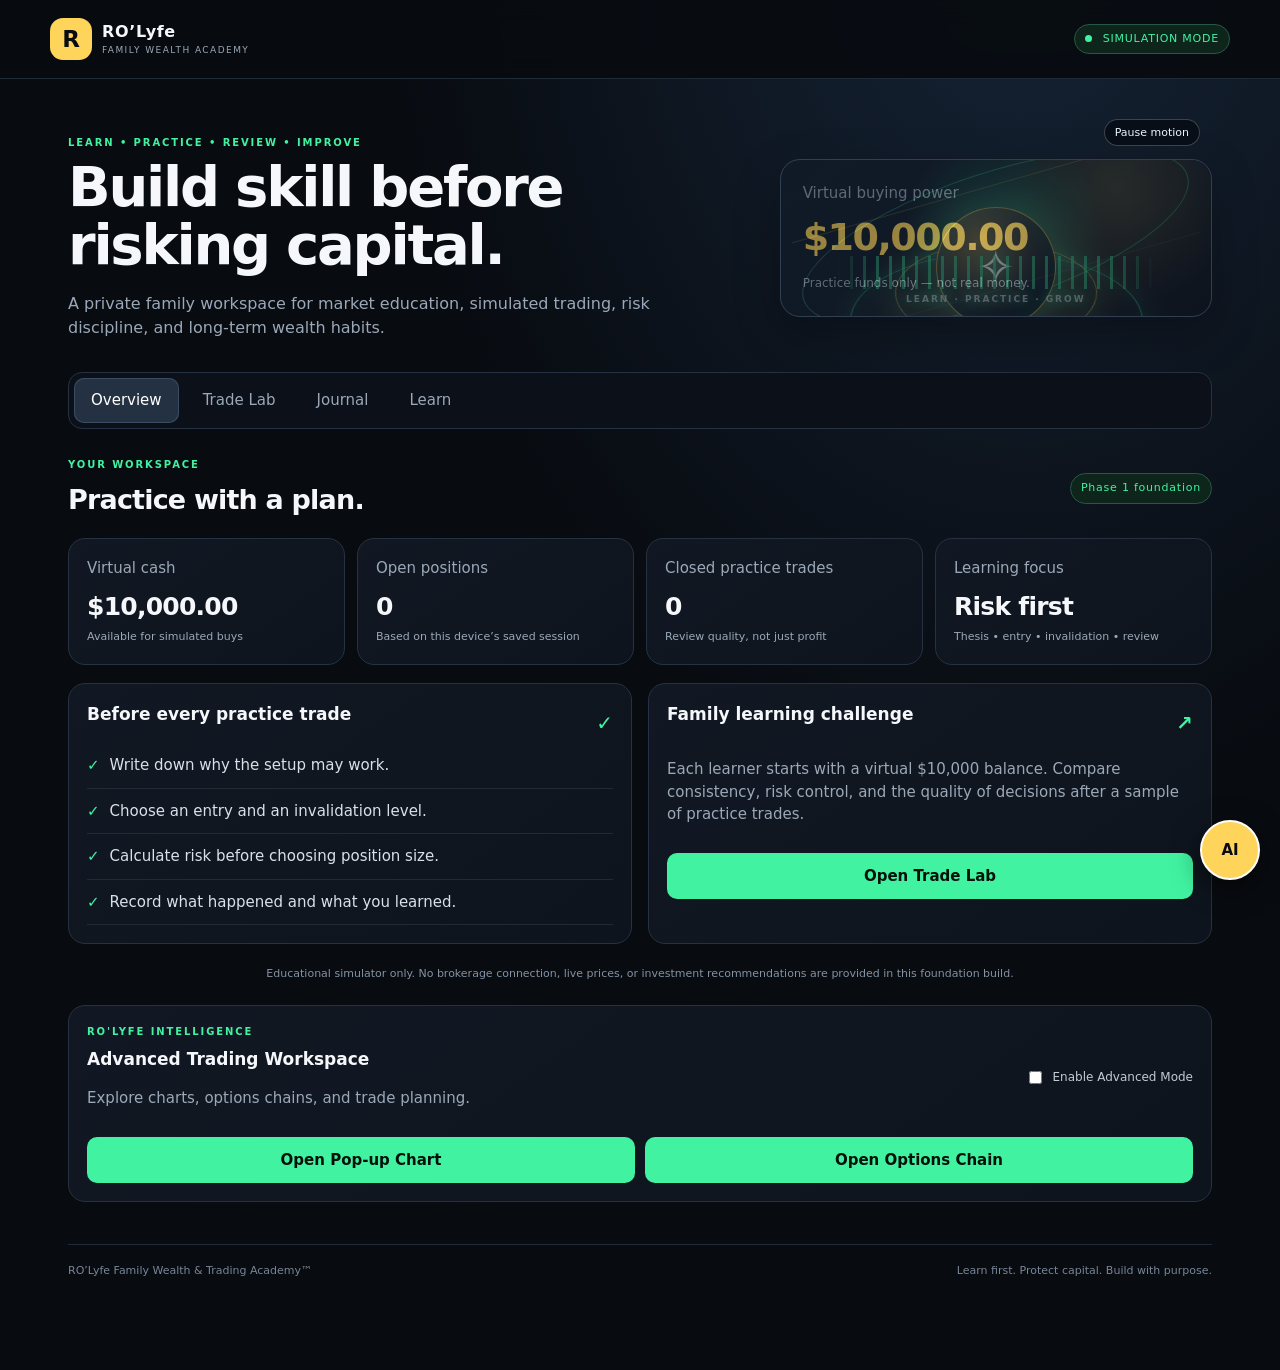
==== index.html @ 4e2093dd "Add wealth engine hero visual identity" ====
<!doctype html>
<html lang="en">
<head>
  <meta charset="utf-8">
  <meta name="viewport" content="width=device-width, initial-scale=1">
  <meta name="theme-color" content="#080b10">
  <title>RO’Lyfe Family Wealth & Trading Academy™</title>
  <link rel="stylesheet" href="css/styles.css">
  <link rel="stylesheet" href="rol-engine-identity.css?v=20261113-1">
</head>
<body>
  <header class="topbar">
    <a class="brand" href="#" aria-label="RO’Lyfe Academy home">
      <span class="brand-mark">R</span>
      <span><strong>RO’Lyfe</strong><small>FAMILY WEALTH ACADEMY</small></span>
    </a>
    <span class="mode-pill"><span class="dot"></span> SIMULATION MODE</span>
  </header>

  <main class="shell">
    <section class="hero rol-engine-hero" data-rol-engine="wealth">
      <div>
        <p class="eyebrow">LEARN • PRACTICE • REVIEW • IMPROVE</p>
        <h1>Build skill before risking capital.</h1>
        <p class="hero-copy">A private family workspace for market education, simulated trading, risk discipline, and long-term wealth habits.</p>
      </div>
      <div class="hero-card"><div class="rol-engine-visual" aria-hidden="true"><span class="rol-visual-halo"></span><span class="rol-visual-ring"></span><span class="rol-visual-ring ring-two"></span><span class="rol-visual-core" data-mark="✧"></span><span class="rol-visual-signal"></span><span class="rol-visual-caption">LEARN · PRACTICE · GROW</span></div>
        <span class="muted">Virtual buying power</span>
        <strong id="balanceDisplay">$10,000.00</strong>
        <span class="small-note">Practice funds only — not real money.</span>
      </div>
    <button class="rol-motion-toggle" type="button" data-rol-motion-toggle aria-pressed="false">Pause motion</button>
</section>

    <nav class="tabs" aria-label="Main sections">
      <button class="tab active" data-view="overview">Overview</button>
      <button class="tab" data-view="simulator">Trade Lab</button>
      <button class="tab" data-view="journal">Journal</button>
      <button class="tab" data-view="learn">Learn</button>
    </nav>

    <section class="view active" id="view-overview">
      <div class="section-heading">
        <div><p class="eyebrow">YOUR WORKSPACE</p><h2>Practice with a plan.</h2></div>
        <span class="tag">Phase 1 foundation</span>
      </div>
      <div class="metric-grid">
        <article class="metric-card"><span class="muted">Virtual cash</span><strong id="cashMetric">$10,000.00</strong><small>Available for simulated buys</small></article>
        <article class="metric-card"><span class="muted">Open positions</span><strong id="positionsMetric">0</strong><small>Based on this device’s saved session</small></article>
        <article class="metric-card"><span class="muted">Closed practice trades</span><strong id="tradesMetric">0</strong><small>Review quality, not just profit</small></article>
        <article class="metric-card"><span class="muted">Learning focus</span><strong>Risk first</strong><small>Thesis • entry • invalidation • review</small></article>
      </div>

      <div class="two-col">
        <article class="panel">
          <div class="panel-title"><h3>Before every practice trade</h3><span class="icon">✓</span></div>
          <ul class="checklist">
            <li>Write down why the setup may work.</li>
            <li>Choose an entry and an invalidation level.</li>
            <li>Calculate risk before choosing position size.</li>
            <li>Record what happened and what you learned.</li>
          </ul>
        </article>
        <article class="panel">
          <div class="panel-title"><h3>Family learning challenge</h3><span class="icon">↗</span></div>
          <p class="muted">Each learner starts with a virtual $10,000 balance. Compare consistency, risk control, and the quality of decisions after a sample of practice trades.</p>
          <button class="primary-btn" data-jump="simulator">Open Trade Lab</button>
        </article>
      </div>
      <p class="disclaimer">Educational simulator only. No brokerage connection, live prices, or investment recommendations are provided in this foundation build.</p>
    </section>

    <section class="view" id="view-simulator">
      <div class="section-heading"><div><p class="eyebrow">VIRTUAL EXECUTION</p><h2>Trade Lab</h2></div><span class="tag">No real orders</span></div>
      <div class="two-col">
        <article class="panel">
          <h3>Record a simulated stock trade</h3>
          <form id="tradeForm">
            <label for="symbol">Ticker symbol</label>
            <input id="symbol" name="symbol" placeholder="e.g. AAPL" maxlength="10" required>
            <div class="field-row">
              <div><label for="side">Action</label><select id="side"><option value="buy">Buy / Open long</option><option value="sell">Sell / Close position</option></select></div>
              <div><label for="shares">Shares</label><input id="shares" type="number" min="1" step="1" value="1" required></div>
            </div>
            <label for="price">Practice price ($)</label>
            <input id="price" type="number" min="0.01" step="0.01" placeholder="Enter a hypothetical price" required>
            <div class="field-row">
              <div><label for="stop">Invalidation / stop ($)</label><input id="stop" type="number" min="0.01" step="0.01" placeholder="Optional"></div>
              <div><label for="riskPct">Risk budget (%)</label><input id="riskPct" type="number" min="0.1" max="5" step="0.1" value="1"></div>
            </div>
            <label for="thesis">Trade thesis and plan</label>
            <textarea id="thesis" rows="3" placeholder="What is the setup? What would prove the idea wrong?"></textarea>
            <div class="risk-preview" id="riskPreview">Enter a price and stop to preview estimated risk.</div>
            <button class="primary-btn" type="submit">Record simulated trade</button>
          </form>
        </article>
        <article class="panel">
          <h3>Open practice positions</h3>
          <div id="positionsList" class="empty-state">No open positions yet. Record a simulated buy to begin.</div>
          <div class="rule-box"><strong>Simulation rule</strong><p>This starter uses manually entered hypothetical prices. It does not fetch market data and does not send orders to a broker.</p></div>
        </article>
      </div>
    </section>

    <section class="view" id="view-journal">
      <div class="section-heading"><div><p class="eyebrow">REFLECTION LOOP</p><h2>Trade Journal</h2></div><span class="tag">Saved on this device</span></div>
      <div class="two-col">
        <article class="panel">
          <h3>Daily notes</h3>
          <label for="dailyNotes">What did you learn today?</label>
          <textarea id="dailyNotes" rows="8" placeholder="Market observations, mistakes, good decisions, questions..."></textarea>
          <button id="saveNotes" class="primary-btn" type="button">Save journal notes</button>
          <p class="small-note" id="saveStatus">Notes are stored locally in this browser only.</p>
        </article>
        <article class="panel">
          <h3>Trade history</h3>
          <div id="historyList" class="empty-state">No practice trades recorded yet.</div>
          <button id="resetData" class="danger-btn" type="button">Reset local practice data</button>
        </article>
      </div>
    </section>

    <section class="view" id="view-learn">
      <div class="section-heading"><div><p class="eyebrow">LEARNING CENTER</p><h2>Core lessons</h2></div><span class="tag">Starter curriculum</span></div>
      <div class="lesson-grid">
        <article class="lesson-card"><span class="lesson-num">01</span><h3>Investing vs. trading</h3><p>Understand time horizon, ownership, speculation, and why they should not be confused.</p><span class="lesson-status">Start here</span></article>
        <article class="lesson-card"><span class="lesson-num">02</span><h3>Position sizing</h3><p>Estimate potential loss before deciding how many shares to practice with.</p><span class="lesson-status">Risk basics</span></article>
        <article class="lesson-card"><span class="lesson-num">03</span><h3>Entry and invalidation</h3><p>Define the idea, the entry condition, and the price or condition that disproves it.</p><span class="lesson-status">Plan the trade</span></article>
        <article class="lesson-card"><span class="lesson-num">04</span><h3>Review without hindsight</h3><p>Record the plan before the outcome, then assess whether you followed your rules.</p><span class="lesson-status">Build consistency</span></article>
      </div>
      <div class="rule-box"><strong>Next phases</strong><p>Historical replay with licensed data, options simulation, family learner accounts, shared progress, and eventual connection to the RO’Lyfe Tactical Intelligence Center will be added only after the foundation is tested.</p></div>
    </section>
    <!-- RO'Lyfe Advanced Mode -->
<section class="panel advanced-toolbar">
  <div>
    <p class="eyebrow">RO'LYFE INTELLIGENCE</p>
    <h3>Advanced Trading Workspace</h3>
    <p class="muted">Explore charts, options chains, and trade planning.</p>
  </div>
  <label class="advanced-toggle">
    <input type="checkbox" id="advancedMode">
    Enable Advanced Mode
  </label>
  <div class="advanced-actions">
    <button class="primary-btn" id="openChart" type="button">Open Pop-up Chart</button>
    <button class="primary-btn" id="openOptions" type="button">Open Options Chain</button>
  </div>
</section>

<!-- Floating AI helper -->
<button id="aiLauncher" class="ai-launcher" type="button"
  aria-label="Open RO'Lyfe AI assistant">AI</button>

<section id="aiPanel" class="ai-panel" hidden>
  <div class="ai-header">
    <strong>RO'Lyfe AI Assistant</strong>
    <button id="closeAI" type="button" aria-label="Close assistant">×</button>
  </div>
  <p class="small-note">Educational helper — not financial advice.</p>
  <div id="aiMessages" class="ai-messages" aria-live="polite">
    <p><strong>RO'Lyfe AI:</strong> Ask about risk, position sizing, chart patterns, or your trading journal.</p>
  </div>
  <form id="aiForm">
    <input id="aiQuestion" placeholder="Ask a trading question..." required>
    <button class="primary-btn" type="submit">Ask</button>
  </form>
</section>

<!-- Chart pop-up -->
<dialog id="chartDialog" class="chart-dialog">
  <div class="dialog-heading">
    <h3>Chart Workspace</h3>
    <button id="closeChart" type="button">Close</button>
  </div>
  <label for="chartSymbol">Ticker symbol</label>
  <input id="chartSymbol" value="SPY" maxlength="12">
  <label for="chartTimeframe">Timeframe</label>
  <select id="chartTimeframe">
    <option value="1D">1 Day</option>
    <option value="5D">5 Days</option>
    <option value="1M">1 Month</option>
    <option value="6M">6 Months</option>
    <option value="1Y">1 Year</option>
  </select>
  <button id="loadChart" class="primary-btn" type="button">Load External Chart</button>
  <p class="small-note">The chart opens an external website. Availability and data are controlled by that provider.</p>
</dialog>

<!-- Advanced options -->
<section id="advancedPanel" class="panel advanced-panel" hidden>
  <h3>Advanced Practice Tools</h3>
  <p>Review your planned entry, invalidation level, position size, and maximum hypothetical risk before recording a practice trade.</p>
  <p class="small-note">Options are not simulated in this version. Review an external options chain for educational purposes only.</p>
</section>
    <footer><span>RO’Lyfe Family Wealth & Trading Academy™</span><span>Learn first. Protect capital. Build with purpose.</span></footer>
  </main>
  <script src="js/app.js"></script>
  <script src="js/advanced-ui.js"></script>
<script>(()=>{const root=document.documentElement;document.querySelectorAll('[data-rol-motion-toggle]').forEach(button=>button.addEventListener('click',()=>{const paused=root.classList.toggle('rol-motion-paused');button.setAttribute('aria-pressed',String(paused));button.textContent=paused?'Resume motion':'Pause motion';}));})();</script>
</body>
</html>
---- css/styles.css ----
:root{--bg:#080b10;--panel:#111823;--panel2:#0d131c;--line:#263241;--text:#f5f7fa;--muted:#9aa8b8;--gold:#ffd45a;--green:#41f2a1;--red:#ff646e;--blue:#76baff}
*{box-sizing:border-box}html{scroll-behavior:smooth}body{margin:0;background:radial-gradient(ellipse at 80% -10%,#162538 0,transparent 45%),var(--bg);color:var(--text);font:15px/1.5 Inter,ui-sans-serif,system-ui,-apple-system,BlinkMacSystemFont,"Segoe UI",sans-serif}
button,input,textarea,select{font:inherit}button{cursor:pointer}.topbar{display:flex;align-items:center;justify-content:space-between;gap:16px;padding:18px max(18px,calc((100vw - 1180px)/2));border-bottom:1px solid #202b38;background:#080b10e8;position:sticky;top:0;z-index:5;backdrop-filter:blur(12px)}
.brand{display:flex;gap:10px;align-items:center;color:var(--text);text-decoration:none}.brand-mark{display:grid;place-items:center;width:42px;height:42px;border-radius:13px;background:var(--gold);color:#0a0c0f;font-size:23px;font-weight:900}.brand strong,.brand small{display:block}.brand strong{font-size:16px;letter-spacing:.04em}.brand small{font-size:9px;color:var(--muted);letter-spacing:.16em}
.mode-pill,.tag{border:1px solid #285744;color:var(--green);background:#0e251c;padding:6px 10px;border-radius:999px;font-size:11px;letter-spacing:.07em;white-space:nowrap}.dot{display:inline-block;width:7px;height:7px;border-radius:50%;background:var(--green);margin-right:6px}
.shell{max-width:1180px;margin:auto;padding:28px 18px 90px}.hero{display:grid;grid-template-columns:1.6fr 1fr;gap:20px;align-items:center;padding:28px 0 32px}.eyebrow{font-size:10px;letter-spacing:.19em;color:var(--green);font-weight:800;margin:0 0 8px}.hero h1{font-size:clamp(32px,5vw,56px);line-height:1.04;letter-spacing:-.04em;max-width:680px;margin:0}.hero-copy{color:var(--muted);max-width:620px;margin:18px 0 0;font-size:16px}.hero-card{background:linear-gradient(145deg,#172231,#101620);border:1px solid #304052;border-radius:20px;padding:22px;box-shadow:0 16px 45px #0004}.hero-card strong{display:block;font-size:clamp(28px,4vw,38px);letter-spacing:-.04em;color:var(--gold);margin:5px 0}.muted,.small-note{color:var(--muted)}.small-note{font-size:12px}.tabs{display:flex;gap:7px;overflow:auto;padding:5px;border:1px solid var(--line);background:#0c1119;border-radius:14px;margin-bottom:28px}.tab{border:0;color:var(--muted);background:transparent;padding:11px 17px;border-radius:10px;white-space:nowrap}.tab.active{background:#233143;color:#fff;box-shadow:inset 0 0 0 1px #3b4c60}.view{display:none}.view.active{display:block}.section-heading{display:flex;align-items:center;justify-content:space-between;gap:12px;margin:0 0 18px}.section-heading h2{font-size:27px;letter-spacing:-.03em;margin:0}.metric-grid{display:grid;grid-template-columns:repeat(4,minmax(0,1fr));gap:12px;margin-bottom:18px}.metric-card,.panel,.lesson-card{background:linear-gradient(145deg,var(--panel),#0e141d);border:1px solid var(--line);border-radius:17px;padding:18px;min-width:0}.metric-card strong{display:block;font-size:25px;margin:8px 0 4px;letter-spacing:-.03em}.metric-card small{display:block;color:var(--muted);font-size:11px}.two-col{display:grid;grid-template-columns:1fr 1fr;gap:16px}.panel h3{font-size:17px;margin:0 0 16px}.panel-title{display:flex;align-items:center;justify-content:space-between}.icon{color:var(--green);font-weight:900;font-size:20px}.checklist{list-style:none;padding:0;margin:0}.checklist li{padding:11px 0;border-bottom:1px solid #202b37;color:#d9e0e8}.checklist li:before{content:"✓";color:var(--green);font-weight:900;margin-right:10px}.primary-btn,.danger-btn{border:0;border-radius:10px;padding:12px 15px;font-weight:800;margin-top:12px;width:100%}.primary-btn{background:var(--green);color:#04110b}.primary-btn:hover{filter:brightness(1.08)}.danger-btn{background:#35191d;color:#ffadb2;border:1px solid #6c2d34}.disclaimer{font-size:11px;color:#8492a3;text-align:center;margin:22px 0}.field-row{display:grid;grid-template-columns:1fr 1fr;gap:12px}label{display:block;font-size:12px;color:#c0cbd7;margin:12px 0 6px}input,textarea,select{width:100%;background:#080d14;border:1px solid #2a3747;border-radius:9px;color:var(--text);padding:11px 12px;outline:none}input:focus,textarea:focus,select:focus{border-color:var(--green);box-shadow:0 0 0 3px #41f2a11a}textarea{resize:vertical}.risk-preview,.rule-box{margin-top:14px;background:#0b1714;border:1px solid #254638;border-radius:12px;padding:13px;color:#b8e9d2;font-size:13px}.rule-box{background:#111823;border-color:#293747;color:var(--muted)}.rule-box strong{color:var(--text)}.rule-box p{margin:6px 0 0}.empty-state{padding:16px;border:1px dashed #344252;border-radius:12px;color:var(--muted);font-size:13px}.position,.history-item{padding:12px 0;border-bottom:1px solid #25303d}.position strong,.history-item strong{display:block}.position small,.history-item small{color:var(--muted)}.lesson-grid{display:grid;grid-template-columns:repeat(4,1fr);gap:12px}.lesson-num{color:var(--green);font-weight:900;font-size:12px;letter-spacing:.12em}.lesson-card h3{font-size:17px;margin:13px 0 7px}.lesson-card p{font-size:13px;color:var(--muted);min-height:76px}.lesson-status{font-size:11px;color:var(--gold)}footer{display:flex;justify-content:space-between;gap:12px;color:#788698;font-size:11px;border-top:1px solid #202b38;padding-top:18px;margin-top:42px}
@media(max-width:760px){.topbar{padding:12px 14px}.brand-mark{width:36px;height:36px}.brand small{font-size:8px}.mode-pill{font-size:9px;padding:5px 7px}.shell{padding:20px 13px 80px}.hero{grid-template-columns:1fr;padding:18px 0 24px;gap:16px}.hero-card{padding:17px}.metric-grid{grid-template-columns:repeat(2,minmax(0,1fr));gap:9px}.metric-card{padding:14px}.metric-card strong{font-size:21px}.two-col{grid-template-columns:1fr}.lesson-grid{grid-template-columns:1fr 1fr}.lesson-card{padding:14px}.lesson-card p{min-height:0}.section-heading h2{font-size:23px}.tag{font-size:9px}.tabs{margin-bottom:22px}.tab{padding:10px 13px}.field-row{gap:9px}footer{flex-direction:column}}
@media(max-width:390px){.mode-pill{max-width:120px;white-space:normal;text-align:center}.lesson-grid{grid-template-columns:1fr}.metric-card strong{font-size:19px}}

/* Advanced workspace styles restored alongside the Phase 1 foundation. */
/* Advanced workspace */
.advanced-toolbar{margin:0 0 22px;display:grid;grid-template-columns:1fr auto;gap:12px;align-items:center}
.advanced-toolbar h3{margin:0 0 5px}
.advanced-toggle{display:flex;align-items:center;gap:8px}
.advanced-toggle input{width:auto}
.advanced-actions{display:flex;gap:10px;grid-column:1/-1}
.advanced-actions button{width:auto;flex:1;margin:0}
.advanced-panel{margin:16px 0}
.ai-launcher{position:fixed;right:20px;bottom:20px;z-index:1000;width:60px;height:60px;border:2px solid #fff;border-radius:50%;background:#ffd45a;color:#080b10;font-weight:900;box-shadow:0 8px 28px #0008}
.ai-panel{position:fixed;right:20px;bottom:92px;z-index:1001;width:min(360px,calc(100vw - 28px));max-height:70vh;overflow:auto;background:#111823;border:1px solid #344252;border-radius:16px;padding:15px;box-shadow:0 15px 45px #000b}
.ai-header,.dialog-heading{display:flex;justify-content:space-between;align-items:center;gap:10px}
.ai-header button,.dialog-heading button{background:#263241;color:white;border:0;border-radius:8px;padding:7px 11px}
.ai-messages{font-size:13px;line-height:1.5;max-height:260px;overflow:auto}
.ai-panel form{display:flex;gap:8px;align-items:center}
.ai-panel form input{min-width:0}
.ai-panel form button{width:auto;white-space:nowrap;margin:0}
.chart-dialog{width:min(520px,calc(100vw - 28px));background:#111823;color:#f5f7fa;border:1px solid #344252;border-radius:16px;padding:20px}
.chart-dialog::backdrop{background:#000b;backdrop-filter:blur(3px)}
.chart-dialog label{margin-top:12px}
.chart-dialog button{margin-top:12px}
@media(max-width:600px){.advanced-toolbar{grid-template-columns:1fr}.advanced-actions{flex-direction:column}.advanced-actions button{width:100%}.ai-launcher{right:14px;bottom:14px;width:54px;height:54px}.ai-panel{right:14px;bottom:78px}}
---- rol-engine-identity.css ----
/* RO'Lyfe engine identity — contained hero visuals, never a full-page background. */
.rol-engine-hero{position:relative;isolation:isolate}
.rol-engine-hero .hero-art,.rol-engine-hero .hero-panel,.rol-engine-hero .hero-card{position:relative;isolation:isolate;overflow:hidden}
.rol-engine-visual{position:absolute;inset:0;z-index:0;overflow:hidden;pointer-events:none;border-radius:inherit;opacity:.94;
  background:radial-gradient(circle at 52% 45%,color-mix(in srgb,var(--rol-a) 35%,transparent),transparent 42%),
             radial-gradient(circle at 78% 18%,color-mix(in srgb,var(--rol-b) 23%,transparent),transparent 34%),
             linear-gradient(140deg,#09121d 0%,#0c1621 58%,#10121b 100%)}
.rol-engine-visual:before{content:"";position:absolute;inset:8%;border:1px solid color-mix(in srgb,var(--rol-a) 42%,transparent);border-radius:50%;transform:rotate(-18deg) scaleX(1.12);animation:rol-orbit 26s linear infinite}
.rol-engine-visual:after{content:"";position:absolute;inset:17% 4%;border-top:1px solid color-mix(in srgb,var(--rol-b) 46%,transparent);border-bottom:1px solid color-mix(in srgb,var(--rol-c) 25%,transparent);transform:rotate(-16deg);opacity:.55;animation:rol-drift 9s ease-in-out infinite alternate}
.rol-visual-halo{position:absolute;width:68%;aspect-ratio:1;left:16%;top:10%;border-radius:50%;background:radial-gradient(circle,color-mix(in srgb,var(--rol-b) 26%,transparent),transparent 67%);filter:blur(5px);animation:rol-pulse 4.8s ease-in-out infinite}
.rol-visual-ring{position:absolute;width:68%;aspect-ratio:1;left:16%;top:10%;border:1px solid color-mix(in srgb,var(--rol-a) 70%,transparent);border-radius:50%;box-shadow:0 0 32px color-mix(in srgb,var(--rol-a) 18%,transparent),inset 0 0 24px color-mix(in srgb,var(--rol-a) 12%,transparent);transform:rotateX(62deg) rotateZ(-18deg);animation:rol-orbit 21s linear infinite}
.rol-visual-ring.ring-two{width:47%;left:26.5%;top:20.5%;border-color:color-mix(in srgb,var(--rol-b) 72%,transparent);transform:rotateX(60deg) rotateZ(35deg);animation-duration:15s;animation-direction:reverse}
.rol-visual-core{position:absolute;left:36%;top:30%;width:28%;aspect-ratio:1;display:grid;place-items:center;border-radius:50%;border:1px solid color-mix(in srgb,var(--rol-b) 72%,transparent);background:radial-gradient(circle at 35% 28%,color-mix(in srgb,var(--rol-b) 46%,#172334),#0b1420 70%);box-shadow:0 0 42px color-mix(in srgb,var(--rol-a) 28%,transparent),inset 0 0 22px color-mix(in srgb,var(--rol-a) 18%,transparent);animation:rol-float 5s ease-in-out infinite}
.rol-visual-core:after{content:attr(data-mark);font:800 clamp(22px,4vw,46px)/1 system-ui,sans-serif;color:#fff;text-shadow:0 0 18px var(--rol-a)}
.rol-visual-signal{position:absolute;left:13%;right:13%;bottom:17%;height:21%;opacity:.62;border-radius:8px;background:repeating-linear-gradient(90deg,var(--rol-a) 0 3px,transparent 3px 13px);mask-image:linear-gradient(90deg,transparent,#000 12%,#000 88%,transparent);animation:rol-bars 1.65s ease-in-out infinite alternate}
.rol-visual-caption{position:absolute;left:0;right:0;bottom:7%;text-align:center;color:#eaf4ffb8;font:800 9px/1.2 system-ui,sans-serif;letter-spacing:.22em;text-shadow:0 0 12px var(--rol-a)}
.rol-engine-hero[data-rol-engine="cinema"]{--rol-a:#ff654f;--rol-b:#ffc56a;--rol-c:#9a78ff}
.rol-engine-hero[data-rol-engine="audio"]{--rol-a:#a78bfa;--rol-b:#35d9f2;--rol-c:#fb72c7}
.rol-engine-hero[data-rol-engine="sports"]{--rol-a:#38bdf8;--rol-b:#fb923c;--rol-c:#facc15}
.rol-engine-hero[data-rol-engine="trading"]{--rol-a:#34d399;--rol-b:#7dd3fc;--rol-c:#a3e635}
.rol-engine-hero[data-rol-engine="capital"]{--rol-a:#e8ba62;--rol-b:#82b6e7;--rol-c:#f4dc9a}
.rol-engine-hero[data-rol-engine="gaming"]{--rol-a:#25d879;--rol-b:#e879f9;--rol-c:#69b8ff}
.rol-engine-hero[data-rol-engine="wealth"]{--rol-a:#41f2a1;--rol-b:#ffd45a;--rol-c:#76baff}
.rol-engine-hero[data-rol-engine="sports"] .rol-engine-visual{right:0;left:auto;width:43%;height:100%;border-radius:22px;background:radial-gradient(circle at 50% 50%,#38bdf833,transparent 50%),linear-gradient(135deg,#071c31,#10243b 65%,#171a2a)}
.rol-engine-hero[data-rol-engine="sports"] .rol-visual-signal{width:64%;height:64%;left:18%;right:auto;bottom:18%;border:1px solid #38bdf899;border-radius:50%;background:conic-gradient(from 12deg,transparent 0 68%,#38bdf855 70%,transparent 78%);mask-image:none;animation:rol-orbit 12s linear infinite}
.rol-engine-hero[data-rol-engine="trading"] .rol-visual-signal{height:30%;bottom:18%;clip-path:polygon(0 82%,12% 62%,23% 70%,36% 28%,47% 42%,60% 8%,72% 32%,84% 18%,100% 0,100% 100%,0 100%);background:linear-gradient(180deg,#7dd3fcaa,#34d39922);border-top:2px solid var(--rol-a);border-radius:0;mask-image:none}
.rol-engine-hero[data-rol-engine="capital"] .rol-visual-signal{height:35%;bottom:14%;border-radius:0;mask-image:linear-gradient(90deg,transparent,#000 8%,#000 92%,transparent);background:repeating-linear-gradient(90deg,transparent 0 5%,#e8ba6266 5.2% 6%,transparent 6.2% 10%,#82b6e766 10.2% 11.4%,transparent 11.6% 16%);clip-path:polygon(0 53%,9% 53%,9% 25%,17% 25%,17% 44%,25% 44%,25% 5%,34% 5%,34% 38%,43% 38%,43% 17%,52% 17%,52% 49%,62% 49%,62% 0,71% 0,71% 34%,81% 34%,81% 13%,90% 13%,90% 43%,100% 43%,100% 100%,0 100%);animation:rol-city 5s ease-in-out infinite alternate}
.rol-engine-hero[data-rol-engine="gaming"] .rol-engine-visual{right:2%;left:auto;width:48%;height:88%;border-radius:24px;background:radial-gradient(circle at 50% 45%,#e879f933,transparent 42%),linear-gradient(145deg,#071b17,#111329 68%,#0a1221)}
.rol-engine-hero[data-rol-engine="wealth"] .rol-engine-visual{opacity:.42}
.rol-engine-hero[data-rol-engine="audio"] .rol-visual-signal{height:29%;bottom:16%;background:repeating-linear-gradient(90deg,var(--rol-b) 0 4px,transparent 4px 12px);transform-origin:center;animation:rol-bars 1.05s ease-in-out infinite alternate}
.rol-engine-hero[data-rol-engine="audio"] .rol-visual-core{box-shadow:0 0 48px #a78bfa55,inset 0 0 22px #35d9f244}
.rol-engine-hero[data-rol-engine="cinema"] .rol-visual-core{border-radius:22%;transform:rotate(45deg);background:linear-gradient(145deg,#ffc56a,#6b2534 58%,#111421)}
.rol-engine-hero[data-rol-engine="cinema"] .rol-visual-core:after{transform:rotate(-45deg)}
.rol-engine-hero[data-rol-engine="gaming"] .rol-visual-core{border-radius:28%;transform:rotate(45deg);background:linear-gradient(145deg,#25d879,#26315b 62%,#151326)}
.rol-engine-hero[data-rol-engine="gaming"] .rol-visual-core:after{transform:rotate(-45deg)}
.rol-motion-toggle{position:absolute;z-index:5;right:12px;top:12px;border:1px solid #ffffff38!important;border-radius:999px!important;background:#050b13b8!important;color:#eaf4ff!important;padding:6px 10px!important;font-size:11px!important;line-height:1.2!important;backdrop-filter:blur(10px);cursor:pointer}
.rol-capital-hero{display:grid;grid-template-columns:minmax(0,1fr) minmax(230px,.7fr);gap:20px;align-items:center;position:relative;isolation:isolate;overflow:hidden;margin:18px 0 24px;padding:28px 30px;min-height:210px;border:1px solid #e8ba6244;border-radius:22px;background:linear-gradient(125deg,#111a29,#101521 60%,#181a21);box-shadow:0 18px 52px #0006}
.rol-capital-hero .rol-engine-visual{inset:0 0 0 auto;width:44%;height:100%;border-radius:0;background:radial-gradient(circle at 56% 48%,#e8ba6233,transparent 48%),linear-gradient(140deg,#0e1a2b,#1b1c24)}
.rol-capital-copy{position:relative;z-index:2;max-width:700px}
.rol-capital-copy .eyebrow{margin:0 0 8px;color:#e8ba62;font-size:11px;letter-spacing:.2em;font-weight:800}
.rol-capital-copy h2{margin:0;font-size:clamp(27px,4vw,44px);line-height:1.04;letter-spacing:-.04em;color:#f7f4ec}
.rol-capital-copy p{margin:12px 0 0;max-width:620px;color:#b7c2d0;font-size:14px}
.rol-capital-hero .rol-motion-toggle{top:auto;bottom:10px;right:12px}
.rol-motion-paused .rol-engine-visual,.rol-motion-paused .rol-engine-visual:before,.rol-motion-paused .rol-engine-visual:after,.rol-motion-paused .rol-engine-visual *{animation-play-state:paused!important}
@keyframes rol-orbit{to{transform:rotateX(62deg) rotateZ(342deg)}}
@keyframes rol-drift{from{translate:-2% 0}to{translate:2% 0}}
@keyframes rol-pulse{0%,100%{transform:scale(.92);opacity:.55}50%{transform:scale(1.08);opacity:1}}
@keyframes rol-float{0%,100%{translate:0 0}50%{translate:0 -9px}}
@keyframes rol-bars{from{transform:scaleY(.46);opacity:.35}to{transform:scaleY(1);opacity:.8}}
@keyframes rol-city{from{opacity:.34;transform:translateY(3px)}to{opacity:.8;transform:translateY(-3px)}}
@media(max-width:760px){
 .rol-engine-hero .rol-engine-visual{opacity:.48}
 .rol-engine-hero[data-rol-engine="sports"] .rol-engine-visual,.rol-engine-hero[data-rol-engine="gaming"] .rol-engine-visual{width:54%;height:72%;top:14%}
 .rol-engine-hero[data-rol-engine="sports"] .rol-visual-caption,.rol-engine-hero[data-rol-engine="gaming"] .rol-visual-caption{font-size:7px}
 .rol-engine-hero[data-rol-engine="gaming"] .hero-copy{max-width:72%}
 .rol-capital-hero{grid-template-columns:1fr;padding:23px 18px;min-height:190px}
 .rol-capital-hero .rol-engine-visual{width:58%;opacity:.42}
 .rol-motion-toggle{top:auto;bottom:7px;right:8px;font-size:10px!important}
}
@media(prefers-reduced-motion:reduce){
 .rol-engine-visual,.rol-engine-visual:before,.rol-engine-visual:after,.rol-engine-visual *{animation:none!important;transition:none!important}
 .rol-motion-toggle{display:none!important}
}
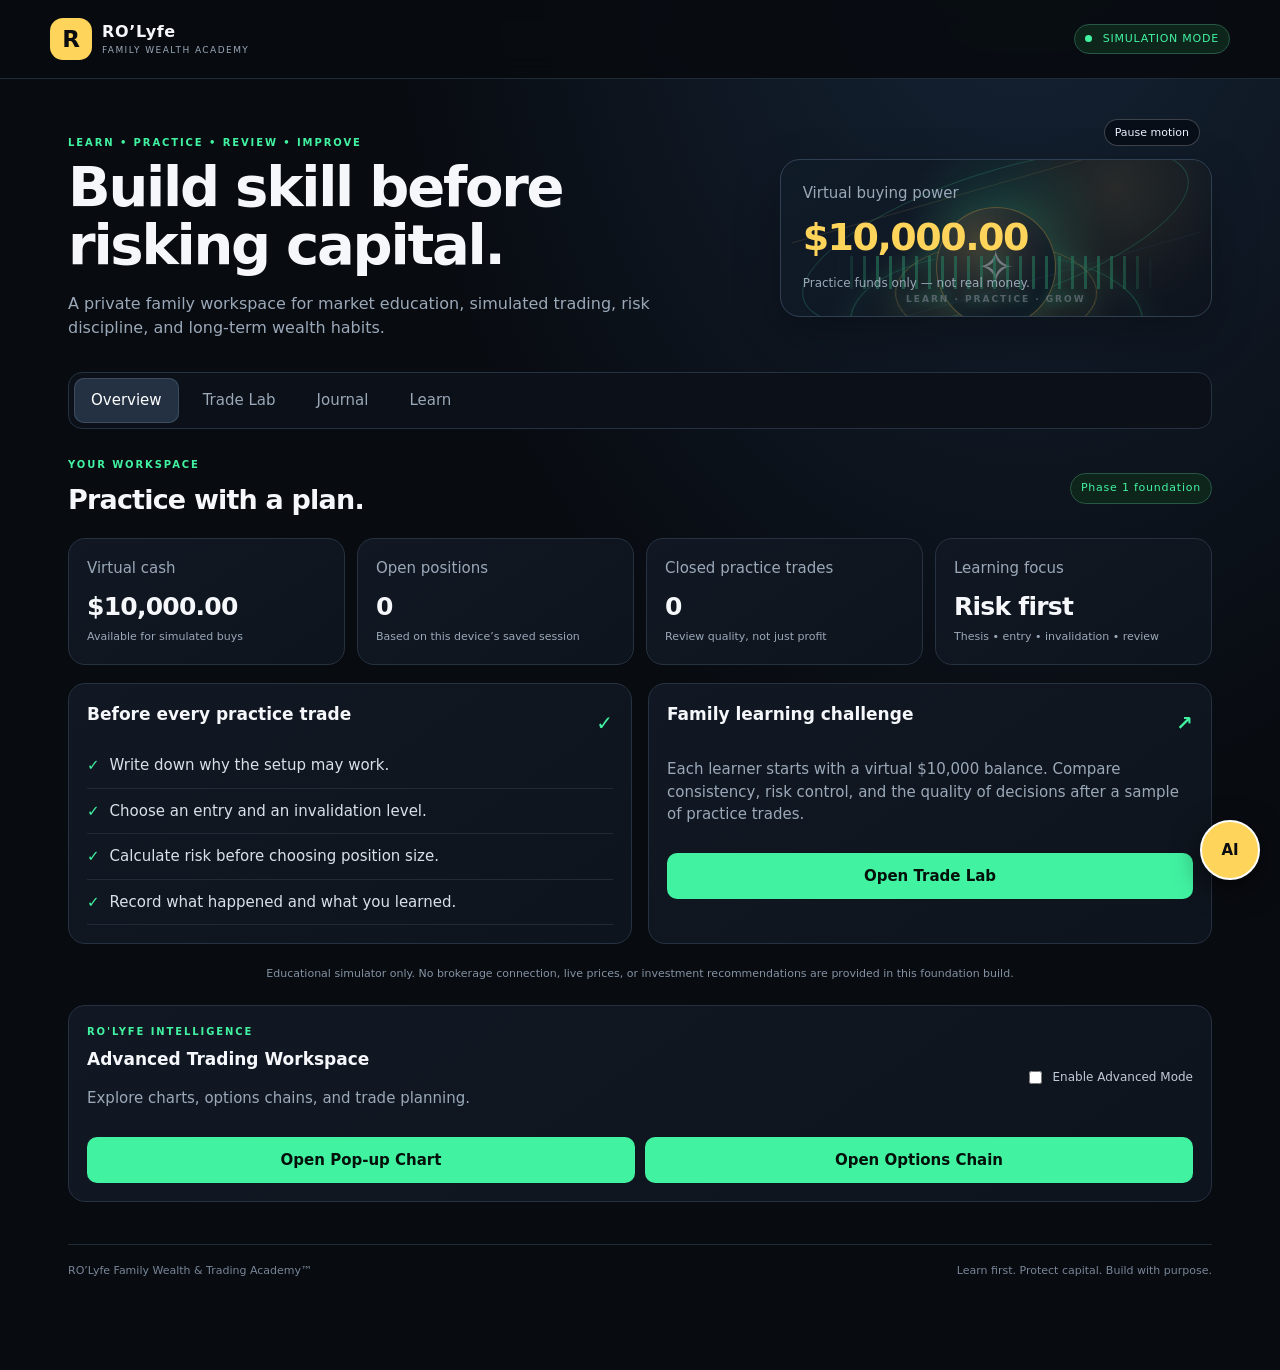
==== commit 08b8bf02: "Add shared market controls and multilingual Academy AI assistant" ====
--- a/index.html
+++ b/index.html
@@ -7,6 +7,7 @@
   <title>RO’Lyfe Family Wealth & Trading Academy™</title>
   <link rel="stylesheet" href="css/styles.css">
   <link rel="stylesheet" href="rol-engine-identity.css?v=20261113-1">
+  <script src="https://rolrichman.github.io/rolyfe-personal-trading-desk/shared/rolyfe-global-tools.js" defer></script>
 </head>
 <body>
   <header class="topbar">
@@ -197,5 +198,74 @@
   <script src="js/app.js"></script>
   <script src="js/advanced-ui.js"></script>
 <script>(()=>{const root=document.documentElement;document.querySelectorAll('[data-rol-motion-toggle]').forEach(button=>button.addEventListener('click',()=>{const paused=root.classList.toggle('rol-motion-paused');button.setAttribute('aria-pressed',String(paused));button.textContent=paused?'Resume motion':'Pause motion';}));})();</script>
+
+<script>
+(() => {
+  const SUPABASE_URL = "https://ykmdyfbklvuoseqdjnxy.supabase.co";
+  const SUPABASE_ANON = "eyJhbGciOiJIUzI1NiIsInR5cCI6IkpXVCJ9.eyJpc3MiOiJzdXBhYmFzZSIsInJlZiI6InlrbWR5ZmJrbHZ1b3NlcWRqbnh5Iiwicm9sZSI6ImFub24iLCJpYXQiOjE3OTI3ODk5OTQsImV4cCI6MjEwODM2NTk5NH0._YEZj2GSnPcLGXmwgj98V_JzXdJIhTmOFoAH9BSia2I";
+  const $ = id => document.getElementById(id);
+  const messages = $("aiMessages");
+  function appendMessage(role, text) {
+    const p=document.createElement("p");
+    p.className=role==="assistant"?"ai-response":"ai-question";
+    p.textContent=(role==="assistant"?"RO’Lyfe AI: ":"You: ")+text;
+    messages.appendChild(p);
+    messages.scrollTop=messages.scrollHeight;
+    return p;
+  }
+  $("aiLauncher")?.addEventListener("click",()=>{$("aiPanel").hidden=false;});
+  $("closeAI")?.addEventListener("click",()=>{$("aiPanel").hidden=true;});
+  $("aiForm")?.addEventListener("submit",async event=>{
+    event.preventDefault();
+    const question=$("aiQuestion").value.trim();
+    if(!question)return;
+    $("aiQuestion").value="";
+    appendMessage("user",question);
+    const pending=appendMessage("assistant","Reviewing the practice account and current learning context…");
+    const button=$("aiForm").querySelector("button[type=submit]");
+    button.disabled=true;
+    try{
+      const positions=Array.isArray(window.rolyfeAcademyState?.positions)?window.rolyfeAcademyState.positions:[];
+      const context=[
+        "RO’Lyfe Family Wealth & Trading Academy.",
+        "This is a local educational simulator with a virtual starting balance of $10,000.",
+        "The app uses manually entered hypothetical prices, no live data, and no brokerage execution.",
+        "Current virtual cash: "+($("cashMetric")?.textContent||"not available")+".",
+        "Open simulated positions: "+(positions.length?JSON.stringify(positions):"No positions supplied."),
+        "Current ticker: "+($("symbol")?.value||"not selected")+".",
+        "Current hypothetical price: "+($("price")?.value||"not supplied")+".",
+        "Current stop/invalidation: "+($("stop")?.value||"not supplied")+".",
+        "Planned shares: "+($("shares")?.value||"not supplied")+".",
+        "Risk budget: "+($("riskPct")?.value||"not supplied")+"%.",
+        "No actual holdings or real account balances are connected."
+      ].join("\n");
+      const language=window.ROLyfeLanguage?.name||localStorage.getItem("rolyfe-ui-language")||"English";
+      const response=await fetch(SUPABASE_URL+"/functions/v1/rol-trading-ai",{
+        method:"POST",
+        headers:{apikey:SUPABASE_ANON,Authorization:"Bearer "+SUPABASE_ANON,"Content-Type":"application/json",Accept:"application/json"},
+        body:JSON.stringify({action:"analyze",question,context,sidekickMode:"coach",language}),
+        cache:"no-store"
+      });
+      const payload=await response.json().catch(()=>({}));
+      if(!response.ok||!payload.answer)throw new Error(payload.error||"The RO’Lyfe AI service is unavailable.");
+      pending.textContent="RO’Lyfe AI: "+payload.answer;
+      if(typeof window.ROLyfeSpeak==="function")window.ROLyfeSpeak(payload.answer);
+    }catch(error){pending.textContent="RO’Lyfe AI: "+(error.message||"Unable to connect to the AI service.");}
+    finally{button.disabled=false;}
+  });
+  window.addEventListener("rol-global-symbol-change",event=>{
+    const raw=String(event.detail?.symbol||"").toUpperCase();
+    if(!raw)return;
+    const clean=raw.split(":").pop().replace(/-USD$/,"");
+    if($("symbol"))$("symbol").value=clean;
+    if($("chartSymbol"))$("chartSymbol").value=clean;
+  });
+  window.addEventListener("rol-language-change",event=>{
+    const language=event.detail?.language?.label||event.detail?.language?.name;
+    if(language&&$("aiQuestion"))$("aiQuestion").placeholder="Ask a trading question · "+language+"…";
+  });
+})();
+</script>
+
 </body>
 </html>
--- a/rol-engine-identity.css
+++ b/rol-engine-identity.css
@@ -1,5 +1,9 @@
 /* RO'Lyfe engine identity — contained hero visuals, never a full-page background. */
 .rol-engine-hero{position:relative;isolation:isolate}
+.rol-engine-hero> :not(.rol-engine-visual):not(.rol-motion-toggle),
+.rol-engine-hero .hero-art> :not(.rol-engine-visual),
+.rol-engine-hero .hero-panel> :not(.rol-engine-visual),
+.rol-engine-hero .hero-card> :not(.rol-engine-visual){position:relative;z-index:1}
 .rol-engine-hero .hero-art,.rol-engine-hero .hero-panel,.rol-engine-hero .hero-card{position:relative;isolation:isolate;overflow:hidden}
 .rol-engine-visual{position:absolute;inset:0;z-index:0;overflow:hidden;pointer-events:none;border-radius:inherit;opacity:.94;
   background:radial-gradient(circle at 52% 45%,color-mix(in srgb,var(--rol-a) 35%,transparent),transparent 42%),
